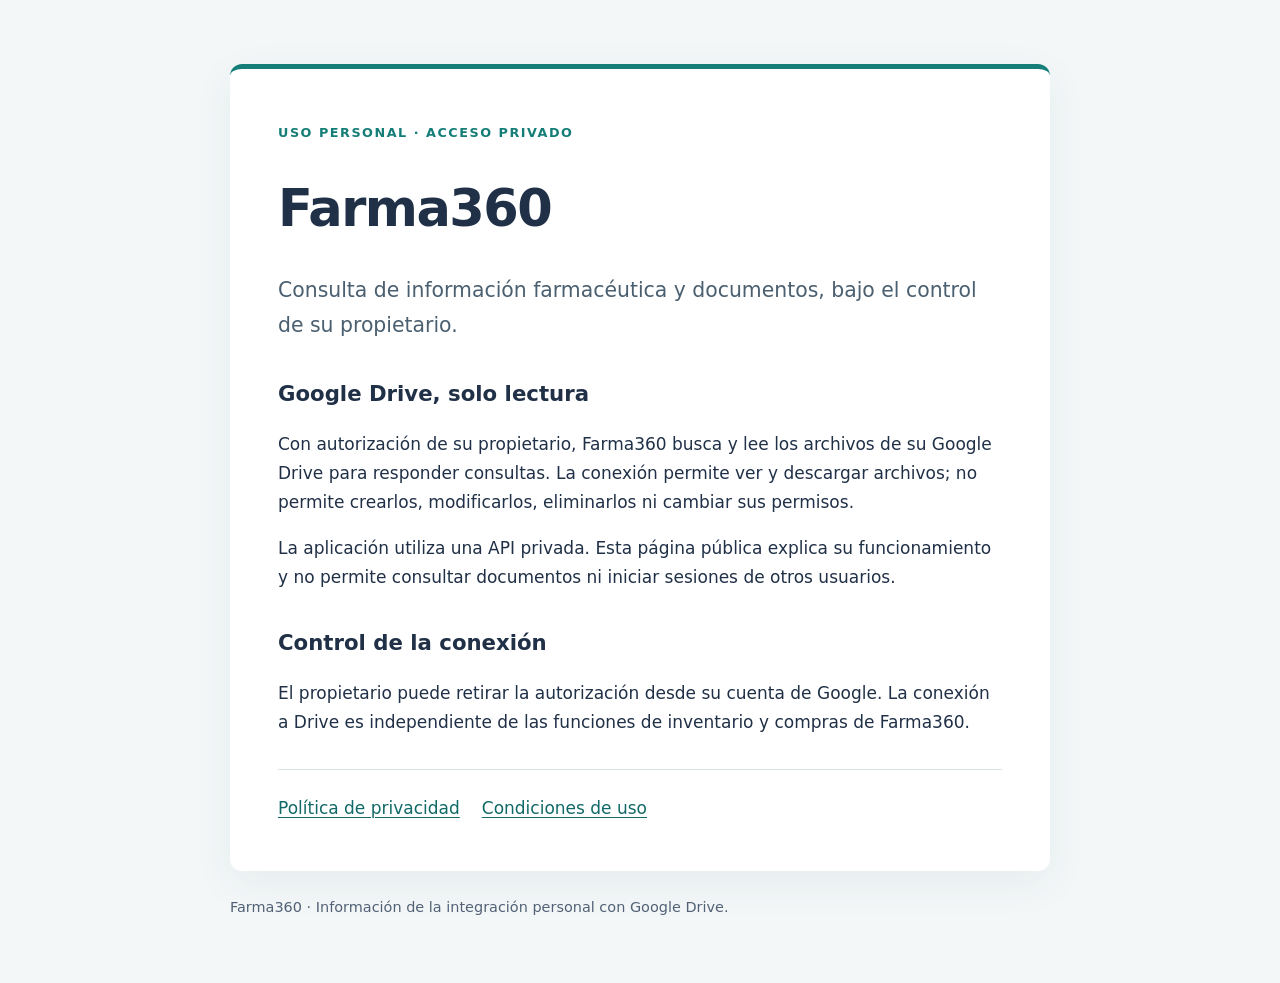
==== farma360/index.html @ 39296867 "docs: publish Farma360 read-only Drive information (#1)" ====
<!doctype html>
<html lang="es">
<head><meta charset="utf-8"><meta name="viewport" content="width=device-width,initial-scale=1"><title>Farma360 — Consulta privada</title><link rel="stylesheet" href="style.css"></head>
<body><main><span class="tag">USO PERSONAL · ACCESO PRIVADO</span><h1>Farma360</h1>
<p class="lead">Consulta de información farmacéutica y documentos, bajo el control de su propietario.</p>
<h2>Google Drive, solo lectura</h2><p>Con autorización de su propietario, Farma360 busca y lee los archivos de su Google Drive para responder consultas. La conexión permite ver y descargar archivos; no permite crearlos, modificarlos, eliminarlos ni cambiar sus permisos.</p>
<p>La aplicación utiliza una API privada. Esta página pública explica su funcionamiento y no permite consultar documentos ni iniciar sesiones de otros usuarios.</p>
<h2>Control de la conexión</h2><p>El propietario puede retirar la autorización desde su cuenta de Google. La conexión a Drive es independiente de las funciones de inventario y compras de Farma360.</p>
<nav aria-label="Información legal"><a href="privacidad.html">Política de privacidad</a><a href="terminos.html">Condiciones de uso</a></nav></main><footer>Farma360 · Información de la integración personal con Google Drive.</footer></body></html>
---- farma360/style.css ----
:root { color-scheme: light; font: 17px/1.7 system-ui, sans-serif; color: #203047; background: #f3f7f8; }
body { max-width: 820px; margin: 64px auto; padding: 0 22px; }
main { background: white; border-top: 5px solid #167e78; border-radius: 12px; padding: clamp(24px, 5vw, 48px); box-shadow: 0 12px 40px #183b4810; }
h1 { font-size: clamp(2rem, 6vw, 3rem); line-height: 1.15; letter-spacing: -.03em; }
h2 { font-size: 1.25rem; margin-top: 2rem; }
a { color: #116a67; text-underline-offset: 3px; }
a:focus-visible { outline: 3px solid #147d77; outline-offset: 4px; }
.tag { font-size: .75rem; letter-spacing: .12em; font-weight: 700; color: #147d77; }
.lead { font-size: 1.2rem; color: #4a5f70; }
nav { display: flex; gap: 22px; flex-wrap: wrap; margin-top: 32px; padding-top: 24px; border-top: 1px solid #dce5e8; }
footer { margin: 24px 0; color: #526176; font-size: .85rem; }
code { overflow-wrap: anywhere; }
@media (max-width: 500px) { body { margin: 24px auto; } }
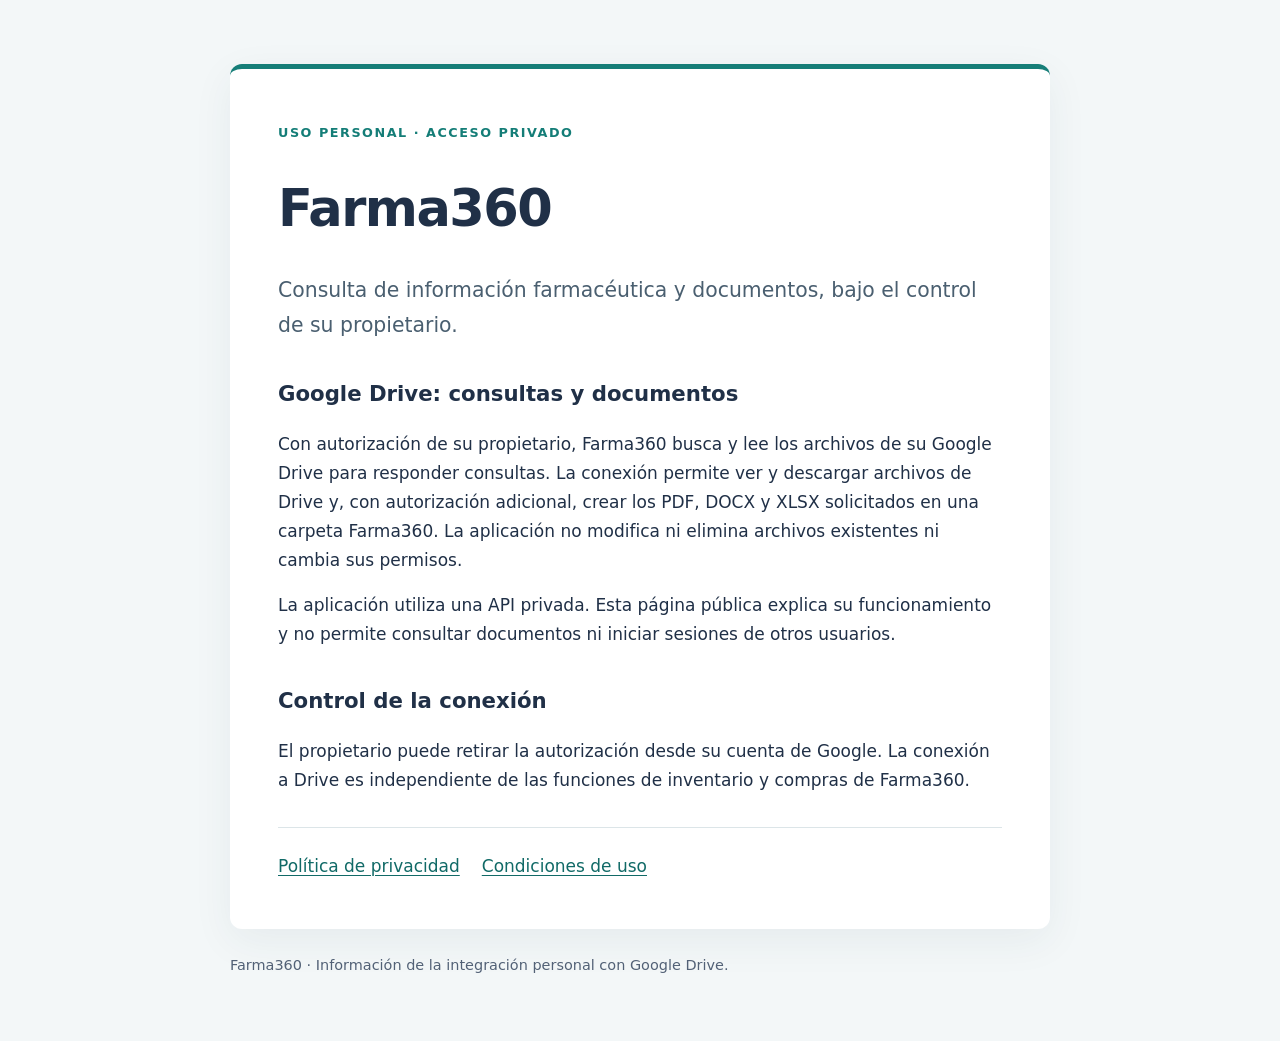
==== commit 822c6d42: "Documentar guardado de documentos en Farma360 (#2)" ====
--- a/farma360/index.html
+++ b/farma360/index.html
@@ -3,7 +3,7 @@
 <head><meta charset="utf-8"><meta name="viewport" content="width=device-width,initial-scale=1"><title>Farma360 — Consulta privada</title><link rel="stylesheet" href="style.css"></head>
 <body><main><span class="tag">USO PERSONAL · ACCESO PRIVADO</span><h1>Farma360</h1>
 <p class="lead">Consulta de información farmacéutica y documentos, bajo el control de su propietario.</p>
-<h2>Google Drive, solo lectura</h2><p>Con autorización de su propietario, Farma360 busca y lee los archivos de su Google Drive para responder consultas. La conexión permite ver y descargar archivos; no permite crearlos, modificarlos, eliminarlos ni cambiar sus permisos.</p>
+<h2>Google Drive: consultas y documentos</h2><p>Con autorización de su propietario, Farma360 busca y lee los archivos de su Google Drive para responder consultas. La conexión permite ver y descargar archivos de Drive y, con autorización adicional, crear los PDF, DOCX y XLSX solicitados en una carpeta Farma360. La aplicación no modifica ni elimina archivos existentes ni cambia sus permisos.</p>
 <p>La aplicación utiliza una API privada. Esta página pública explica su funcionamiento y no permite consultar documentos ni iniciar sesiones de otros usuarios.</p>
 <h2>Control de la conexión</h2><p>El propietario puede retirar la autorización desde su cuenta de Google. La conexión a Drive es independiente de las funciones de inventario y compras de Farma360.</p>
 <nav aria-label="Información legal"><a href="privacidad.html">Política de privacidad</a><a href="terminos.html">Condiciones de uso</a></nav></main><footer>Farma360 · Información de la integración personal con Google Drive.</footer></body></html>
